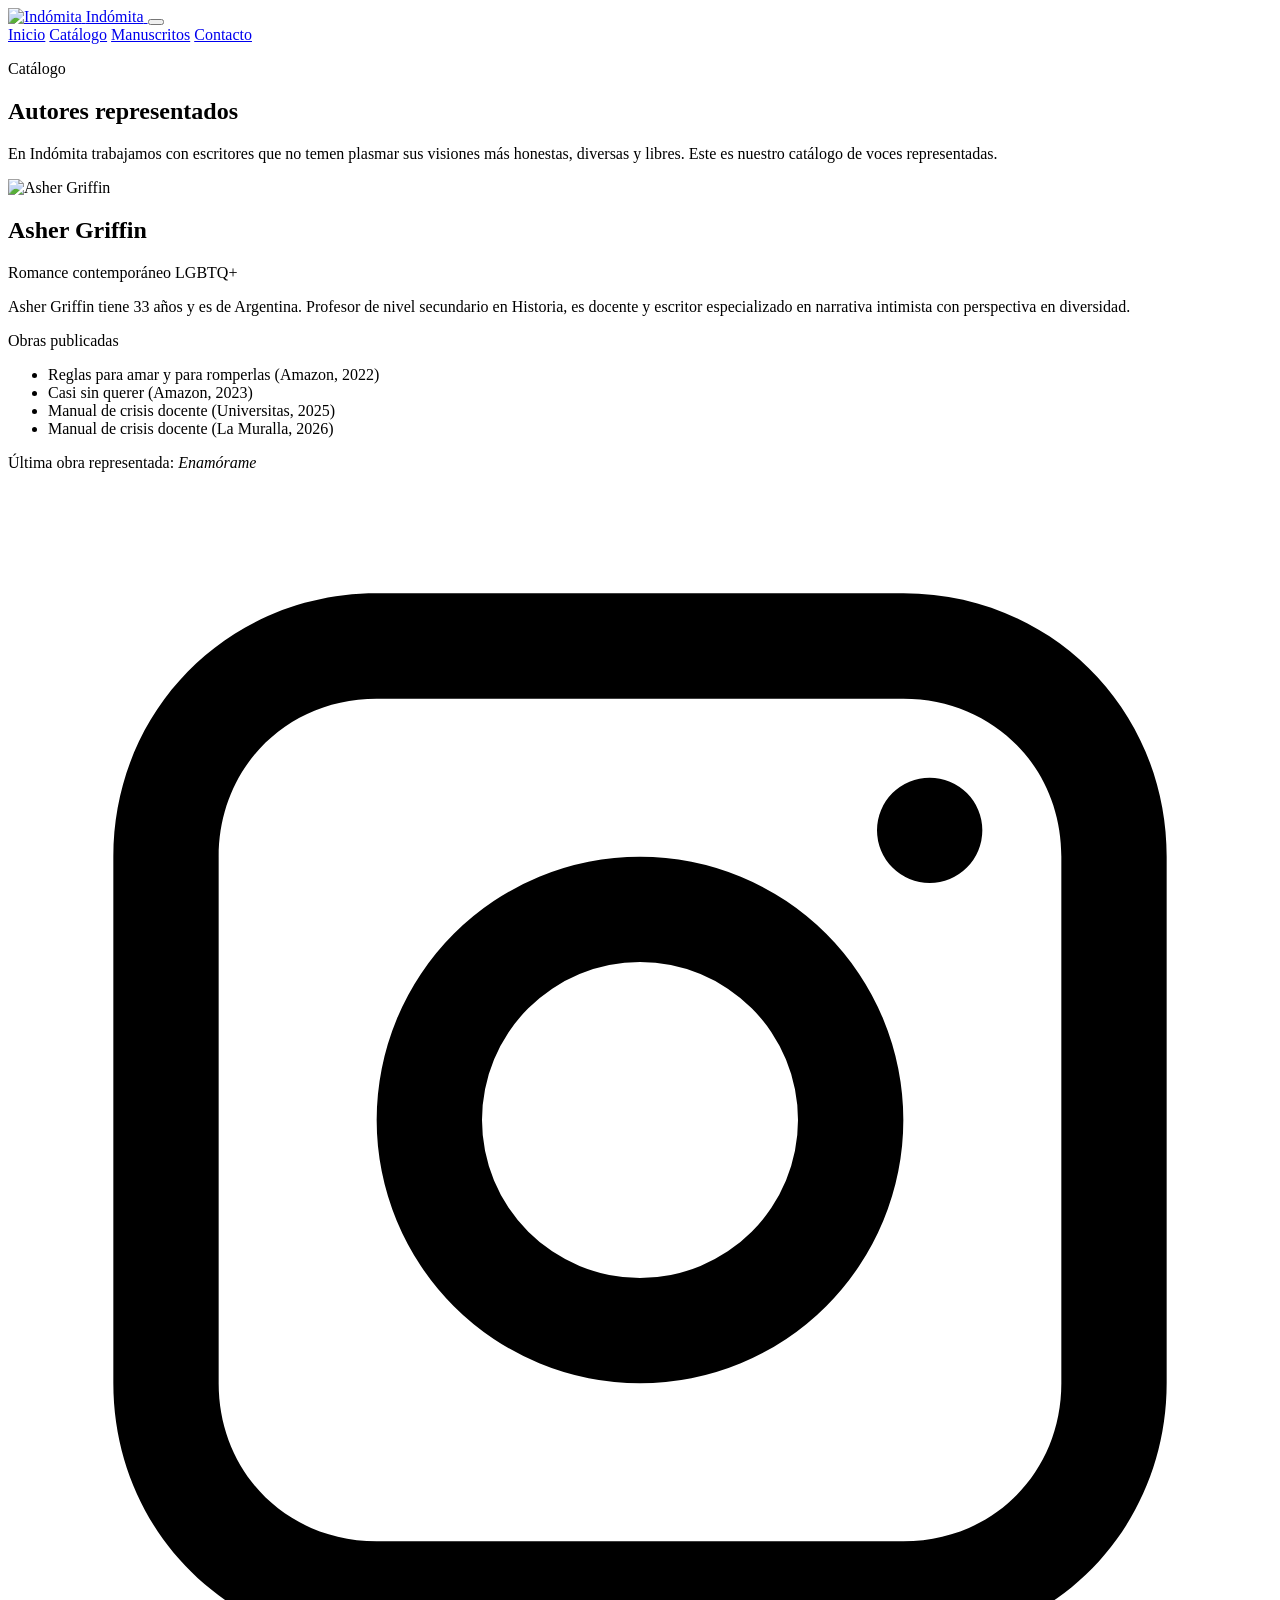
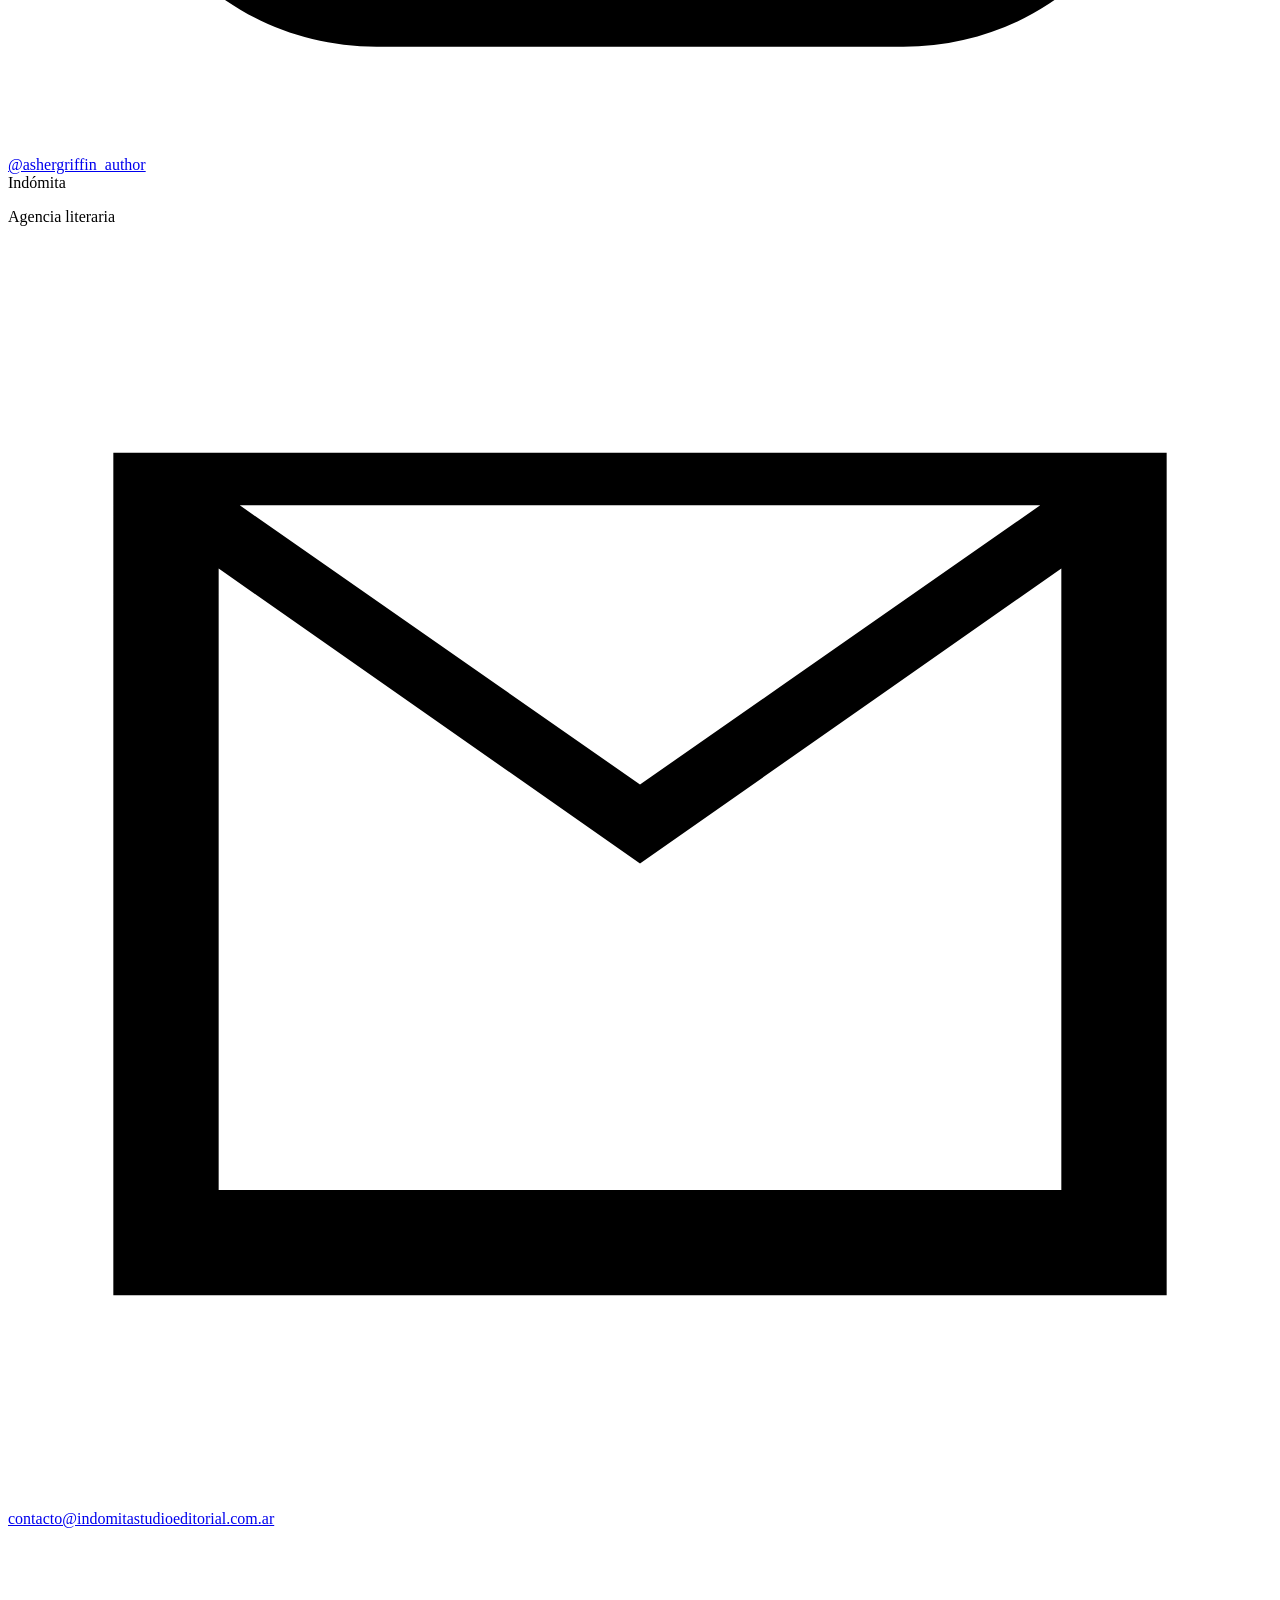
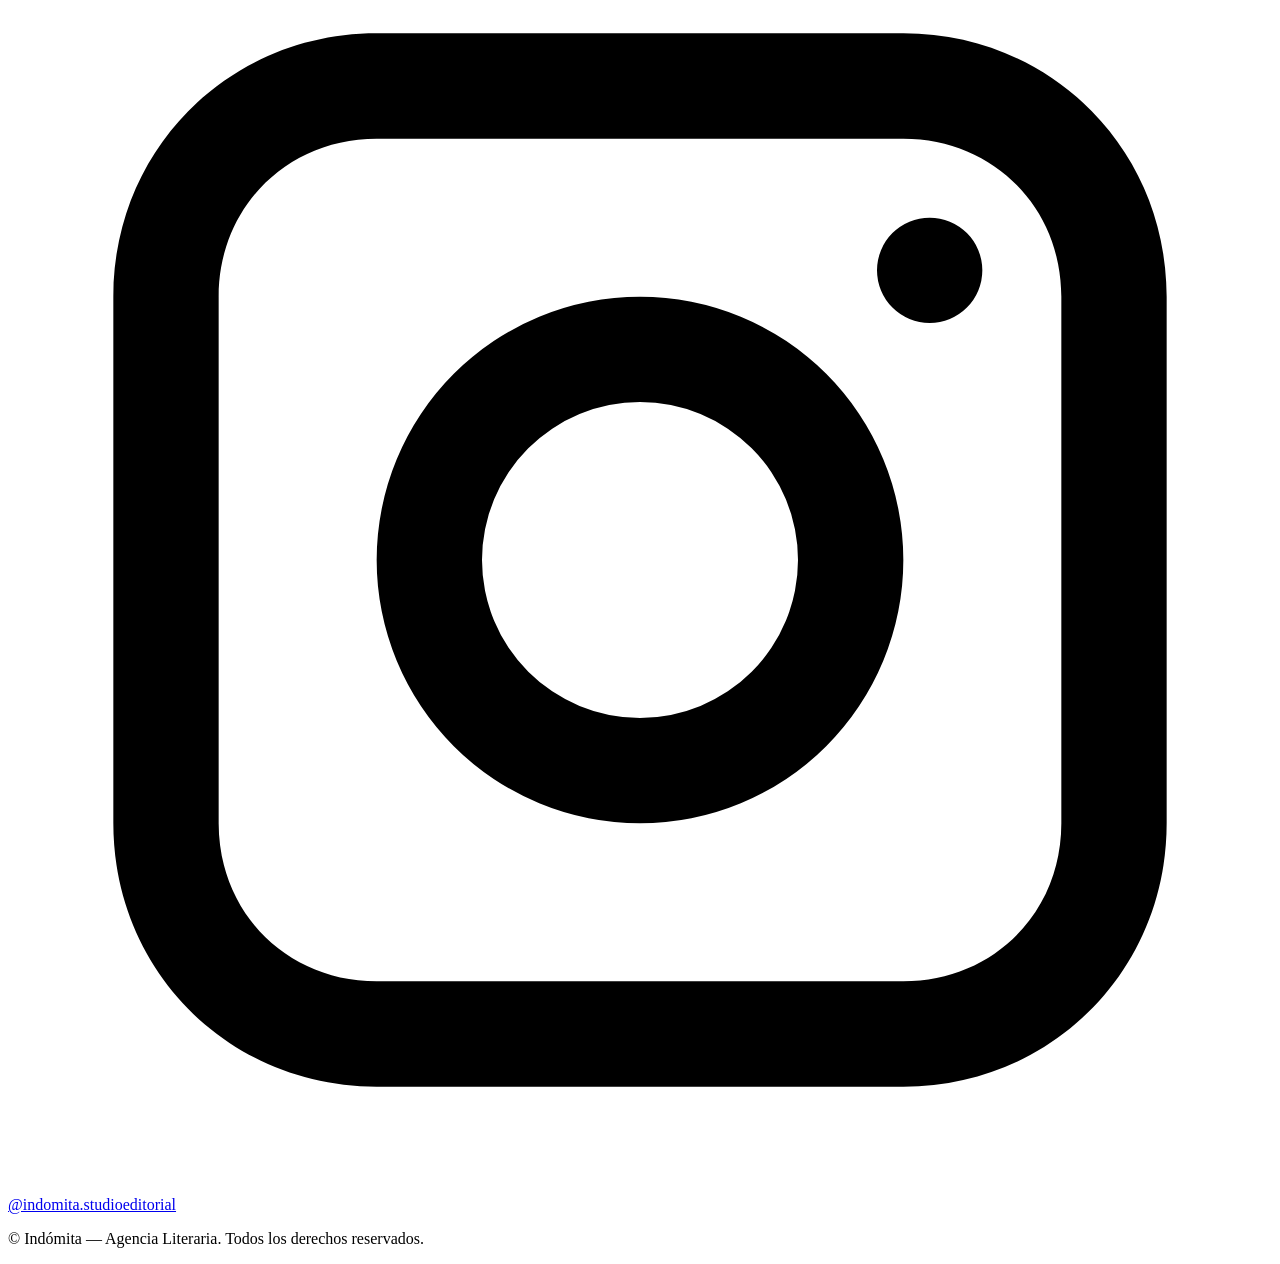
==== catalogo.html @ a50ef978 "Create catalogo.html" ====
<!DOCTYPE html>
<html lang="es">
<head>
  <meta charset="UTF-8">
  <meta name="viewport" content="width=device-width, initial-scale=1.0">
  <title>Catálogo de Autores — Indómita</title>
  <meta name="description" content="Conocé a los autores representados por Indómita, agencia literaria.">

  <link rel="preconnect" href="https://fonts.googleapis.com">
  <link rel="preconnect" href="https://fonts.gstatic.com" crossorigin>
  <link href="https://fonts.googleapis.com/css2?family=Cormorant+Garamond:ital,wght@0,400;0,500;0,600;1,400;1,500&family=Lora:ital,wght@0,400;0,500;1,400&display=swap" rel="stylesheet">

  <link rel="stylesheet" href="css/styles.css">
</head>
<body>

  <!-- ===================== HEADER ===================== -->
  <header class="site-header">
    <div class="container site-header__inner">
      <a href="index.html" class="brand">
        <img src="img/logo.png" alt="Indómita" class="brand__logo">
        <span class="brand__name">Indómita</span>
      </a>

      <button class="nav-toggle" id="navToggle" aria-label="Abrir menú" aria-expanded="false">
        <span></span><span></span><span></span>
      </button>

      <nav class="nav" id="siteNav">
        <a href="index.html" class="nav__link">Inicio</a>
        <a href="catalogo.html" class="nav__link is-active">Catálogo</a>
        <a href="manuscritos.html" class="nav__link">Manuscritos</a>
        <a href="contacto.html" class="nav__link">Contacto</a>
      </nav>
    </div>
  </header>

  <main>

    <!-- ===================== ENCABEZADO DE PÁGINA ===================== -->
    <section class="page-header">
      <div class="container">
        <p class="eyebrow">Catálogo</p>
        <h1 class="page-header__title">Autores representados</h1>
        <div class="ink-stroke" aria-hidden="true"></div>
        <p class="page-header__lede">
          En Indómita trabajamos con escritores que no temen plasmar sus
          visiones más honestas, diversas y libres. Este es nuestro catálogo
          de voces representadas.
        </p>
      </div>
    </section>

    <!-- ===================== GRILLA DE AUTORES ===================== -->
    <section class="section section--catalogo">
      <div class="container">
        <div class="autores-grid">

          <!-- Autor 1: Asher Griffin -->
          <article class="autor-card">
            <div class="autor-card__foto">
              <img src="img/autor-destacado.jpg" alt="Asher Griffin">
            </div>
            <div class="autor-card__body">
              <h2 class="autor-card__nombre">Asher Griffin</h2>
              <p class="autor-card__genero">Romance contemporáneo LGBTQ+</p>
              <p class="autor-card__bio">
                Asher Griffin tiene 33 años y es de Argentina. Profesor de
                nivel secundario en Historia, es docente y escritor
                especializado en narrativa intimista con perspectiva en
                diversidad.
              </p>

              <div class="autor-card__obras">
                <p class="autor-card__obras-titulo">Obras publicadas</p>
                <ul>
                  <li>Reglas para amar y para romperlas (Amazon, 2022)</li>
                  <li>Casi sin querer (Amazon, 2023)</li>
                  <li>Manual de crisis docente (Universitas, 2025)</li>
                  <li>Manual de crisis docente (La Muralla, 2026)</li>
                </ul>
              </div>

              <p class="autor-card__obra-actual">
                Última obra representada: <em>Enamórame</em>
              </p>

              <a href="https://www.instagram.com/ashergriffin_author" target="_blank" rel="noopener" class="autor-card__social">
                <svg viewBox="0 0 24 24" class="footer-icon" aria-hidden="true"><path d="M7 2C4.2 2 2 4.2 2 7v10c0 2.8 2.2 5 5 5h10c2.8 0 5-2.2 5-5V7c0-2.8-2.2-5-5-5H7zm0 2h10c1.7 0 3 1.3 3 3v10c0 1.7-1.3 3-3 3H7c-1.7 0-3-1.3-3-3V7c0-1.7 1.3-3 3-3zm10.5 1.5a1 1 0 100 2 1 1 0 000-2zM12 7a5 5 0 100 10 5 5 0 000-10zm0 2a3 3 0 110 6 3 3 0 010-6z"/></svg>
                @ashergriffin_author
              </a>
            </div>
          </article>

          <!-- Próximos autores se agregan acá como nuevos <article class="autor-card"> -->

        </div>
      </div>
    </section>

  </main>

  <!-- ===================== FOOTER ===================== -->
  <footer class="site-footer">
    <div class="container site-footer__inner">
      <div class="site-footer__brand">
        <span class="brand__name brand__name--footer">Indómita</span>
        <p>Agencia literaria</p>
      </div>

      <div class="site-footer__links">
        <a href="mailto:contacto@indomitastudioeditorial.com.ar" class="footer-link">
          <svg viewBox="0 0 24 24" class="footer-icon" aria-hidden="true"><path d="M2 4h20v16H2V4zm2 2.2V18h16V6.2l-8 5.6-8-5.6zM4.4 5l7.6 5.3L19.6 5H4.4z"/></svg>
          contacto@indomitastudioeditorial.com.ar
        </a>
        <a href="https://www.instagram.com/indomita.studioeditorial/" target="_blank" rel="noopener" class="footer-link">
          <svg viewBox="0 0 24 24" class="footer-icon" aria-hidden="true"><path d="M7 2C4.2 2 2 4.2 2 7v10c0 2.8 2.2 5 5 5h10c2.8 0 5-2.2 5-5V7c0-2.8-2.2-5-5-5H7zm0 2h10c1.7 0 3 1.3 3 3v10c0 1.7-1.3 3-3 3H7c-1.7 0-3-1.3-3-3V7c0-1.7 1.3-3 3-3zm10.5 1.5a1 1 0 100 2 1 1 0 000-2zM12 7a5 5 0 100 10 5 5 0 000-10zm0 2a3 3 0 110 6 3 3 0 010-6z"/></svg>
          @indomita.studioeditorial
        </a>
      </div>
    </div>
    <div class="site-footer__bottom">
      <p>&copy; <span id="anioActual"></span> Indómita — Agencia Literaria. Todos los derechos reservados.</p>
    </div>
  </footer>

  <script src="js/main.js"></script>
</body>
</html>
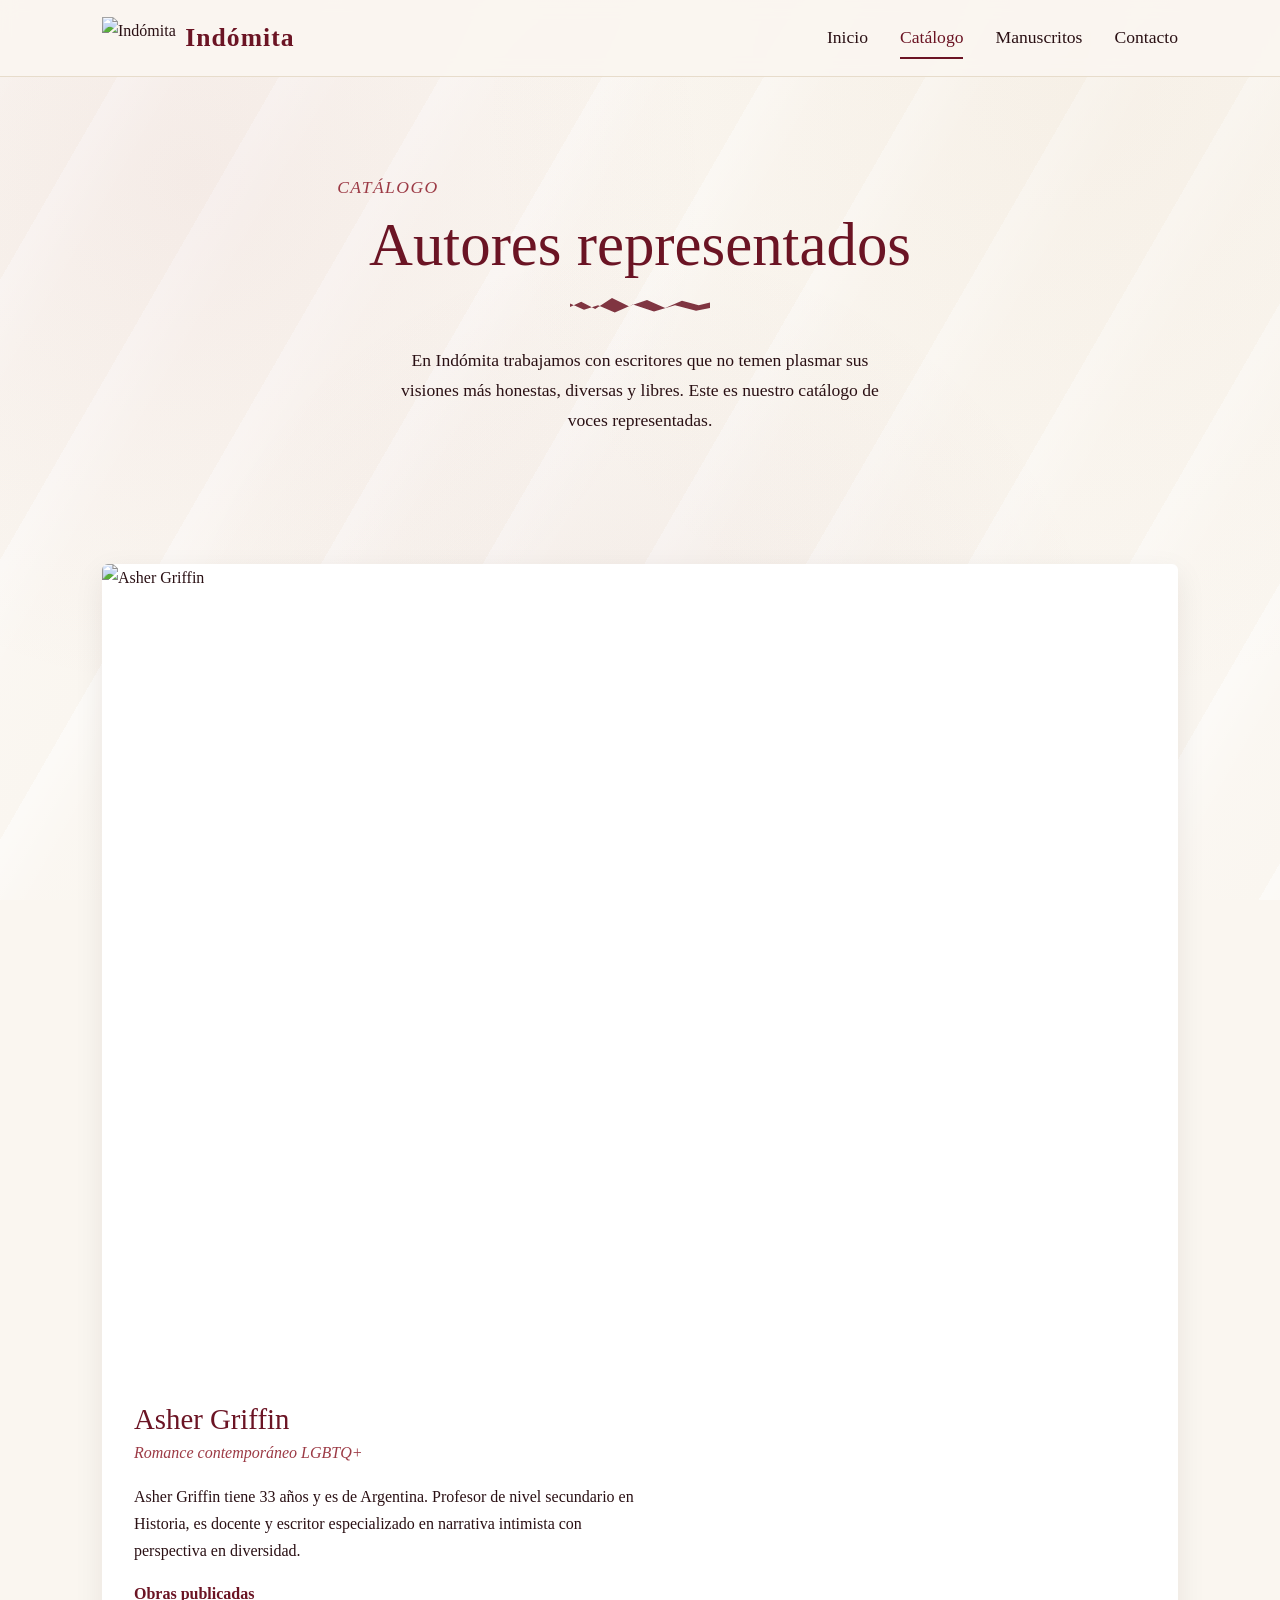
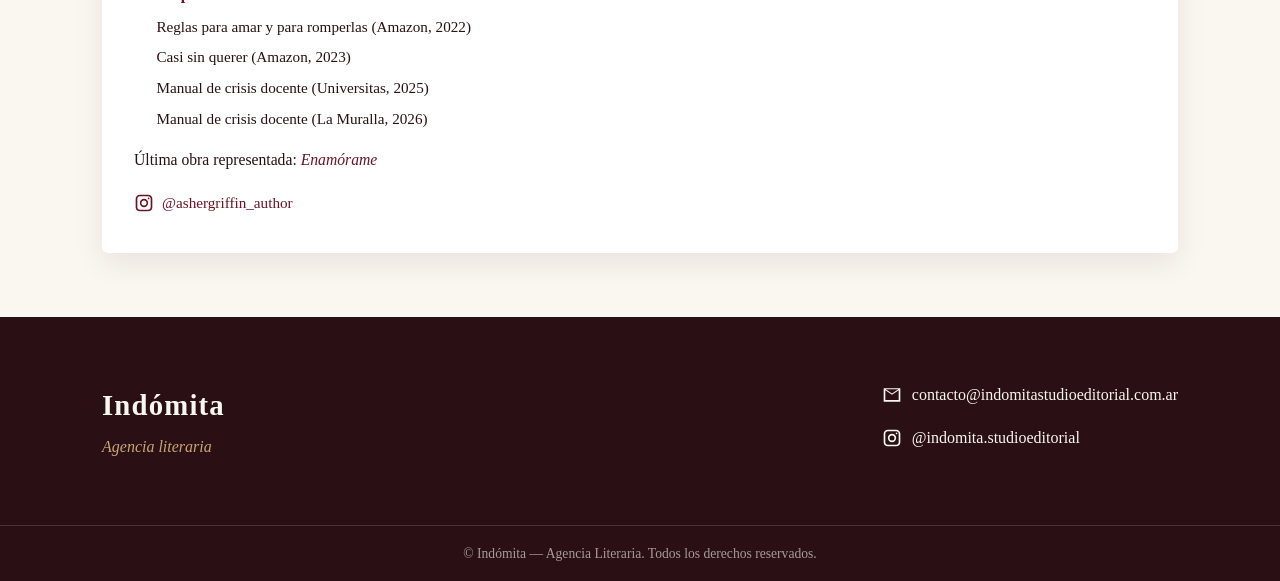
==== commit 8e1e903e: "Update catalogo.html" ====
--- a/catalogo.html
+++ b/catalogo.html
@@ -10,7 +10,7 @@
   <link rel="preconnect" href="https://fonts.gstatic.com" crossorigin>
   <link href="https://fonts.googleapis.com/css2?family=Cormorant+Garamond:ital,wght@0,400;0,500;0,600;1,400;1,500&family=Lora:ital,wght@0,400;0,500;1,400&display=swap" rel="stylesheet">
 
-  <link rel="stylesheet" href="css/styles.css">
+  <link rel="stylesheet" href="style.css">
 </head>
 <body>
 
@@ -18,7 +18,7 @@
   <header class="site-header">
     <div class="container site-header__inner">
       <a href="index.html" class="brand">
-        <img src="img/logo.png" alt="Indómita" class="brand__logo">
+        <img src="logo.png" alt="Indómita" class="brand__logo">
         <span class="brand__name">Indómita</span>
       </a>
 
--- a/style.css
+++ b/style.css
@@ -0,0 +1,747 @@
+/* =========================================================
+   INDÓMITA — ESTILOS GLOBALES
+   Paleta: burdeos / crema / blanco
+   Tipografía display: Cormorant Garamond
+   Tipografía cuerpo: Lora
+   ========================================================= */
+
+:root {
+  /* Colores */
+  --color-crema: #FAF6F0;
+  --color-blanco: #FFFFFF;
+  --color-burdeos: #6B1424;
+  --color-burdeos-medio: #9C3A45;
+  --color-tinta: #2A1014;
+  --color-dorado: #C9A574;
+  --color-borde: #E7DCCB;
+
+  /* Tipografía */
+  --font-display: 'Cormorant Garamond', serif;
+  --font-body: 'Lora', serif;
+
+  /* Layout */
+  --max-width: 1140px;
+  --space-xs: 0.5rem;
+  --space-sm: 1rem;
+  --space-md: 2rem;
+  --space-lg: 4rem;
+  --space-xl: 6rem;
+
+  --radius: 6px;
+  --shadow-soft: 0 10px 30px rgba(42, 16, 20, 0.08);
+}
+
+/* ---------- Reset básico ---------- */
+* {
+  margin: 0;
+  padding: 0;
+  box-sizing: border-box;
+}
+
+html {
+  scroll-behavior: smooth;
+}
+
+body {
+  font-family: var(--font-body);
+  color: var(--color-tinta);
+  background-color: var(--color-crema);
+  line-height: 1.7;
+  -webkit-font-smoothing: antialiased;
+}
+
+img {
+  max-width: 100%;
+  display: block;
+}
+
+a {
+  color: inherit;
+  text-decoration: none;
+}
+
+ul {
+  list-style: none;
+}
+
+.container {
+  max-width: var(--max-width);
+  margin: 0 auto;
+  padding: 0 var(--space-md);
+}
+
+/* ---------- Textura de fondo tipo tela/seda ---------- */
+body {
+  background-image:
+    radial-gradient(circle at 15% 20%, rgba(155, 58, 69, 0.06), transparent 40%),
+    radial-gradient(circle at 85% 10%, rgba(201, 165, 116, 0.08), transparent 45%),
+    radial-gradient(circle at 50% 80%, rgba(107, 20, 36, 0.05), transparent 50%),
+    repeating-linear-gradient(
+      120deg,
+      rgba(255, 255, 255, 0.5) 0px,
+      rgba(255, 255, 255, 0.1) 60px,
+      rgba(250, 246, 240, 0.4) 140px
+    );
+  background-attachment: fixed;
+}
+
+/* ---------- Tipografía general ---------- */
+.eyebrow {
+  font-family: var(--font-display);
+  font-style: italic;
+  font-size: 1.1rem;
+  letter-spacing: 0.08em;
+  text-transform: uppercase;
+  color: var(--color-burdeos-medio);
+  margin-bottom: var(--space-xs);
+}
+
+h1, h2, h3, h4 {
+  font-family: var(--font-display);
+  color: var(--color-burdeos);
+  font-weight: 500;
+  line-height: 1.15;
+}
+
+.section__title {
+  font-size: clamp(1.8rem, 3vw, 2.6rem);
+  margin-bottom: var(--space-md);
+  max-width: 40ch;
+}
+
+p {
+  max-width: 65ch;
+}
+
+/* ---------- Elemento de firma: trazo de tinta ---------- */
+.ink-stroke {
+  width: 140px;
+  height: 18px;
+  margin: var(--space-sm) auto var(--space-md);
+  background: var(--color-burdeos);
+  clip-path: polygon(
+    0% 60%, 8% 30%, 18% 70%, 30% 10%, 42% 55%,
+    55% 20%, 68% 65%, 80% 25%, 92% 50%, 100% 35%,
+    100% 65%, 90% 80%, 75% 50%, 60% 85%, 45% 45%,
+    32% 90%, 20% 50%, 10% 75%, 0% 40%
+  );
+  opacity: 0.85;
+}
+
+.section--somos .ink-stroke,
+.section--destacado .ink-stroke {
+  margin: var(--space-sm) 0 var(--space-md);
+}
+
+/* ---------- Botones ---------- */
+.btn {
+  display: inline-block;
+  font-family: var(--font-display);
+  font-size: 1.05rem;
+  letter-spacing: 0.03em;
+  padding: 0.8rem 2rem;
+  border-radius: var(--radius);
+  transition: transform 0.2s ease, box-shadow 0.2s ease, background-color 0.2s ease;
+}
+
+.btn--primary {
+  background-color: var(--color-burdeos);
+  color: var(--color-crema);
+  box-shadow: var(--shadow-soft);
+}
+
+.btn--primary:hover {
+  background-color: var(--color-burdeos-medio);
+  transform: translateY(-2px);
+}
+
+.btn--outline {
+  background-color: transparent;
+  color: var(--color-burdeos);
+  border: 1.5px solid var(--color-burdeos);
+}
+
+.btn--outline:hover {
+  background-color: var(--color-burdeos);
+  color: var(--color-crema);
+}
+
+/* =========================================================
+   HEADER
+   ========================================================= */
+.site-header {
+  position: sticky;
+  top: 0;
+  z-index: 100;
+  background-color: rgba(250, 246, 240, 0.92);
+  backdrop-filter: blur(8px);
+  border-bottom: 1px solid var(--color-borde);
+}
+
+.site-header__inner {
+  display: flex;
+  align-items: center;
+  justify-content: space-between;
+  padding-top: var(--space-sm);
+  padding-bottom: var(--space-sm);
+}
+
+.brand {
+  display: flex;
+  align-items: center;
+  gap: 0.6rem;
+}
+
+.brand__logo {
+  height: 42px;
+  width: auto;
+}
+
+.brand__name {
+  font-family: var(--font-display);
+  font-size: 1.6rem;
+  font-weight: 600;
+  color: var(--color-burdeos);
+  letter-spacing: 0.04em;
+}
+
+.nav {
+  display: flex;
+  gap: var(--space-md);
+}
+
+.nav__link {
+  font-family: var(--font-display);
+  font-size: 1.1rem;
+  color: var(--color-tinta);
+  position: relative;
+  padding: 0.25rem 0;
+}
+
+.nav__link::after {
+  content: '';
+  position: absolute;
+  left: 0;
+  bottom: -2px;
+  width: 0;
+  height: 2px;
+  background-color: var(--color-burdeos);
+  transition: width 0.25s ease;
+}
+
+.nav__link:hover::after,
+.nav__link.is-active::after {
+  width: 100%;
+}
+
+.nav__link.is-active {
+  color: var(--color-burdeos);
+}
+
+.nav-toggle {
+  display: none;
+  flex-direction: column;
+  justify-content: center;
+  gap: 5px;
+  width: 32px;
+  height: 32px;
+  background: none;
+  border: none;
+  cursor: pointer;
+}
+
+.nav-toggle span {
+  display: block;
+  height: 2px;
+  background-color: var(--color-burdeos);
+  border-radius: 2px;
+}
+
+/* =========================================================
+   HERO
+   ========================================================= */
+.hero {
+  padding: var(--space-xl) 0 var(--space-lg);
+  text-align: center;
+}
+
+.hero__title {
+  font-size: clamp(3rem, 8vw, 5.5rem);
+  letter-spacing: 0.03em;
+}
+
+.hero__tagline {
+  font-family: var(--font-display);
+  font-style: italic;
+  font-size: 1.4rem;
+  color: var(--color-burdeos-medio);
+  margin-top: var(--space-xs);
+}
+
+.hero__lede {
+  font-size: 1.15rem;
+  max-width: 48ch;
+  margin: 0 auto;
+  color: var(--color-tinta);
+}
+
+.hero__inner .ink-stroke {
+  margin: var(--space-md) auto;
+}
+
+/* =========================================================
+   SECCIONES GENERALES
+   ========================================================= */
+.section {
+  padding: var(--space-lg) 0;
+}
+
+.section--somos {
+  background-color: var(--color-blanco);
+  border-top: 1px solid var(--color-borde);
+  border-bottom: 1px solid var(--color-borde);
+}
+
+.somos__grid {
+  display: grid;
+  grid-template-columns: 1fr;
+  gap: var(--space-md);
+}
+
+.somos__text p {
+  margin-bottom: var(--space-sm);
+  font-size: 1.08rem;
+}
+
+/* ---------- Autor destacado ---------- */
+.autor-destacado {
+  display: grid;
+  grid-template-columns: 320px 1fr;
+  gap: var(--space-lg);
+  align-items: center;
+  background-color: var(--color-blanco);
+  border-radius: var(--radius);
+  box-shadow: var(--shadow-soft);
+  padding: var(--space-md);
+}
+
+.autor-destacado__foto img {
+  border-radius: var(--radius);
+  aspect-ratio: 1 / 1;
+  object-fit: cover;
+  border: 6px solid var(--color-crema);
+  box-shadow: var(--shadow-soft);
+}
+
+.autor-destacado__nombre {
+  font-size: 2.2rem;
+  margin-bottom: 0.2rem;
+}
+
+.autor-destacado__libro {
+  font-family: var(--font-display);
+  font-style: italic;
+  color: var(--color-burdeos-medio);
+  font-size: 1.15rem;
+  margin-bottom: var(--space-sm);
+}
+
+.autor-destacado__bio {
+  font-size: 1.02rem;
+  margin-bottom: var(--space-sm);
+}
+
+.autor-destacado__bio em {
+  font-style: italic;
+  color: var(--color-burdeos);
+}
+
+/* =========================================================
+   FOOTER
+   ========================================================= */
+.site-footer {
+  background-color: var(--color-tinta);
+  color: var(--color-crema);
+  padding-top: var(--space-lg);
+}
+
+.site-footer__inner {
+  display: flex;
+  flex-wrap: wrap;
+  justify-content: space-between;
+  align-items: flex-start;
+  gap: var(--space-md);
+  padding-bottom: var(--space-lg);
+}
+
+.site-footer__brand .brand__name--footer {
+  font-size: 1.8rem;
+  color: var(--color-crema);
+}
+
+.site-footer__brand p {
+  font-family: var(--font-display);
+  font-style: italic;
+  color: var(--color-dorado);
+  margin-top: 0.2rem;
+}
+
+.site-footer__links {
+  display: flex;
+  flex-direction: column;
+  gap: var(--space-sm);
+}
+
+.footer-link {
+  display: flex;
+  align-items: center;
+  gap: 0.6rem;
+  font-size: 1rem;
+  transition: color 0.2s ease;
+}
+
+.footer-link:hover {
+  color: var(--color-dorado);
+}
+
+.footer-icon {
+  width: 20px;
+  height: 20px;
+  fill: currentColor;
+  flex-shrink: 0;
+}
+
+.site-footer__bottom {
+  border-top: 1px solid rgba(250, 246, 240, 0.15);
+  padding: var(--space-sm) 0;
+  text-align: center;
+}
+
+.site-footer__bottom p {
+  font-size: 0.85rem;
+  color: rgba(250, 246, 240, 0.6);
+  max-width: none;
+}
+
+/* =========================================================
+   PÁGINA: ENCABEZADO GENÉRICO (Catálogo, Manuscritos, Contacto)
+   ========================================================= */
+.page-header {
+  padding: var(--space-xl) 0 var(--space-lg);
+  text-align: center;
+}
+
+.page-header__title {
+  font-size: clamp(2.4rem, 6vw, 3.8rem);
+}
+
+.page-header .ink-stroke {
+  margin: var(--space-sm) auto var(--space-md);
+}
+
+.page-header__lede {
+  font-size: 1.1rem;
+  max-width: 55ch;
+  margin: 0 auto;
+}
+
+/* =========================================================
+   CATÁLOGO DE AUTORES
+   ========================================================= */
+.autores-grid {
+  display: grid;
+  grid-template-columns: repeat(auto-fit, minmax(320px, 1fr));
+  gap: var(--space-lg);
+}
+
+.autor-card {
+  background-color: var(--color-blanco);
+  border-radius: var(--radius);
+  box-shadow: var(--shadow-soft);
+  overflow: hidden;
+}
+
+.autor-card__foto img {
+  width: 100%;
+  aspect-ratio: 4 / 3;
+  object-fit: cover;
+}
+
+.autor-card__body {
+  padding: var(--space-md);
+}
+
+.autor-card__nombre {
+  font-size: 1.8rem;
+  margin-bottom: 0.2rem;
+}
+
+.autor-card__genero {
+  font-family: var(--font-display);
+  font-style: italic;
+  color: var(--color-burdeos-medio);
+  margin-bottom: var(--space-sm);
+}
+
+.autor-card__bio {
+  font-size: 1rem;
+  margin-bottom: var(--space-sm);
+}
+
+.autor-card__obras-titulo {
+  font-family: var(--font-display);
+  font-weight: 600;
+  color: var(--color-burdeos);
+  margin-bottom: 0.4rem;
+}
+
+.autor-card__obras ul {
+  margin-bottom: var(--space-sm);
+  padding-left: 1.1rem;
+}
+
+.autor-card__obras li {
+  font-size: 0.95rem;
+  margin-bottom: 0.3rem;
+  position: relative;
+  padding-left: 0.3rem;
+}
+
+.autor-card__obras li::marker {
+  color: var(--color-dorado);
+}
+
+.autor-card__obra-actual {
+  font-size: 0.98rem;
+  margin-bottom: var(--space-sm);
+}
+
+.autor-card__obra-actual em {
+  color: var(--color-burdeos);
+  font-style: italic;
+}
+
+.autor-card__social {
+  display: inline-flex;
+  align-items: center;
+  gap: 0.5rem;
+  font-size: 0.95rem;
+  color: var(--color-burdeos);
+  font-weight: 500;
+}
+
+.autor-card__social .footer-icon {
+  fill: var(--color-burdeos);
+}
+
+.autor-card__social:hover {
+  color: var(--color-burdeos-medio);
+}
+
+/* =========================================================
+   FORMULARIOS (Manuscritos, Contacto)
+   ========================================================= */
+.container--form {
+  max-width: 720px;
+}
+
+.form-card {
+  background-color: var(--color-blanco);
+  border-radius: var(--radius);
+  box-shadow: var(--shadow-soft);
+  padding: var(--space-lg);
+  display: flex;
+  flex-direction: column;
+  gap: var(--space-md);
+}
+
+.form-group {
+  display: flex;
+  flex-direction: column;
+  gap: 0.4rem;
+}
+
+.form-row {
+  display: grid;
+  grid-template-columns: 1fr 1fr;
+  gap: var(--space-md);
+}
+
+label {
+  font-family: var(--font-display);
+  font-weight: 600;
+  color: var(--color-burdeos);
+  font-size: 1.02rem;
+}
+
+input[type="text"],
+input[type="email"],
+input[type="number"],
+textarea {
+  font-family: var(--font-body);
+  font-size: 1rem;
+  padding: 0.7rem 0.9rem;
+  border: 1.5px solid var(--color-borde);
+  border-radius: var(--radius);
+  background-color: var(--color-crema);
+  color: var(--color-tinta);
+  transition: border-color 0.2s ease;
+}
+
+input:focus,
+textarea:focus {
+  outline: none;
+  border-color: var(--color-burdeos-medio);
+}
+
+textarea {
+  resize: vertical;
+}
+
+.form-fieldset {
+  border: none;
+  padding: 0;
+}
+
+.form-fieldset legend {
+  font-family: var(--font-display);
+  font-weight: 600;
+  color: var(--color-burdeos);
+  font-size: 1.02rem;
+  margin-bottom: 0.5rem;
+  padding: 0;
+}
+
+.radio-group {
+  display: flex;
+  gap: var(--space-md);
+}
+
+.radio-label {
+  display: flex;
+  align-items: center;
+  gap: 0.4rem;
+  font-family: var(--font-body);
+  font-weight: 400;
+  color: var(--color-tinta);
+  cursor: pointer;
+}
+
+.radio-label input {
+  accent-color: var(--color-burdeos);
+  width: 16px;
+  height: 16px;
+}
+
+.file-upload {
+  border: 1.5px dashed var(--color-borde);
+  border-radius: var(--radius);
+  padding: var(--space-sm);
+  background-color: var(--color-crema);
+}
+
+.file-upload input[type="file"] {
+  font-family: var(--font-body);
+  font-size: 0.95rem;
+  width: 100%;
+}
+
+.file-upload__hint {
+  font-size: 0.85rem;
+  color: var(--color-burdeos-medio);
+  margin-top: 0.4rem;
+}
+
+.file-upload__filename {
+  font-size: 0.9rem;
+  color: var(--color-tinta);
+  margin-top: 0.3rem;
+  font-weight: 500;
+}
+
+.btn--full {
+  width: 100%;
+  border: none;
+  cursor: pointer;
+  font-size: 1.1rem;
+}
+
+.btn--full:disabled {
+  opacity: 0.6;
+  cursor: not-allowed;
+}
+
+.form-mensaje {
+  text-align: center;
+  font-size: 0.95rem;
+  min-height: 1.2em;
+}
+
+.form-mensaje--exito {
+  color: #2E6B3E;
+  font-weight: 600;
+}
+
+.form-mensaje--error {
+  color: var(--color-burdeos);
+  font-weight: 600;
+}
+
+.form-mensaje--info {
+  color: var(--color-burdeos-medio);
+  font-style: italic;
+}
+
+/* =========================================================
+   RESPONSIVE
+   ========================================================= */
+@media (max-width: 768px) {
+  .nav {
+    display: none;
+    position: absolute;
+    top: 100%;
+    left: 0;
+    right: 0;
+    background-color: var(--color-crema);
+    flex-direction: column;
+    align-items: center;
+    gap: var(--space-sm);
+    padding: var(--space-md) 0;
+    border-bottom: 1px solid var(--color-borde);
+    box-shadow: var(--shadow-soft);
+  }
+
+  .nav.is-open {
+    display: flex;
+  }
+
+  .nav-toggle {
+    display: flex;
+  }
+
+  .autor-destacado {
+    grid-template-columns: 1fr;
+    text-align: center;
+  }
+
+  .autor-destacado__foto img {
+    max-width: 240px;
+    margin: 0 auto;
+  }
+
+  .site-footer__inner {
+    flex-direction: column;
+    text-align: center;
+  }
+
+  .site-footer__links {
+    align-items: center;
+  }
+}
+.form-row {
+    grid-template-columns: 1fr;
+  }
+
+  .form-card {
+    padding: var(--space-md);
+  }
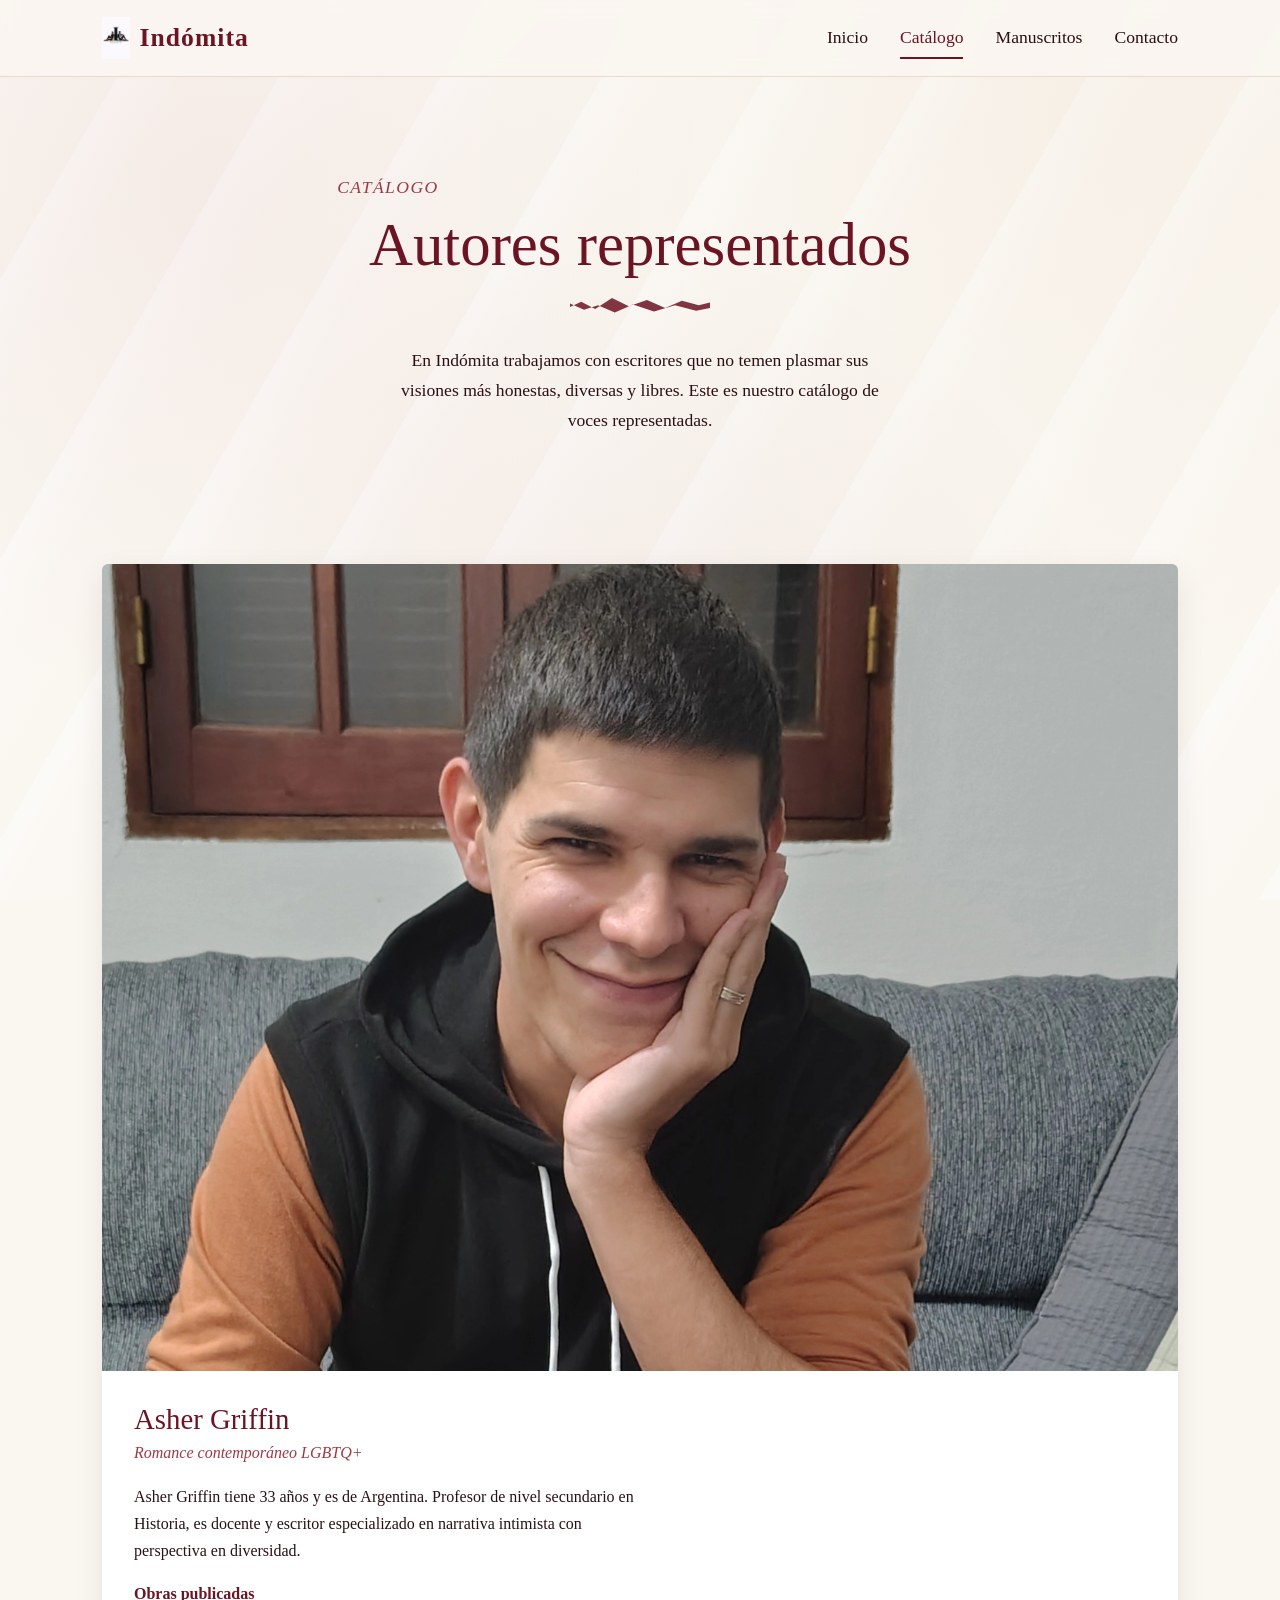
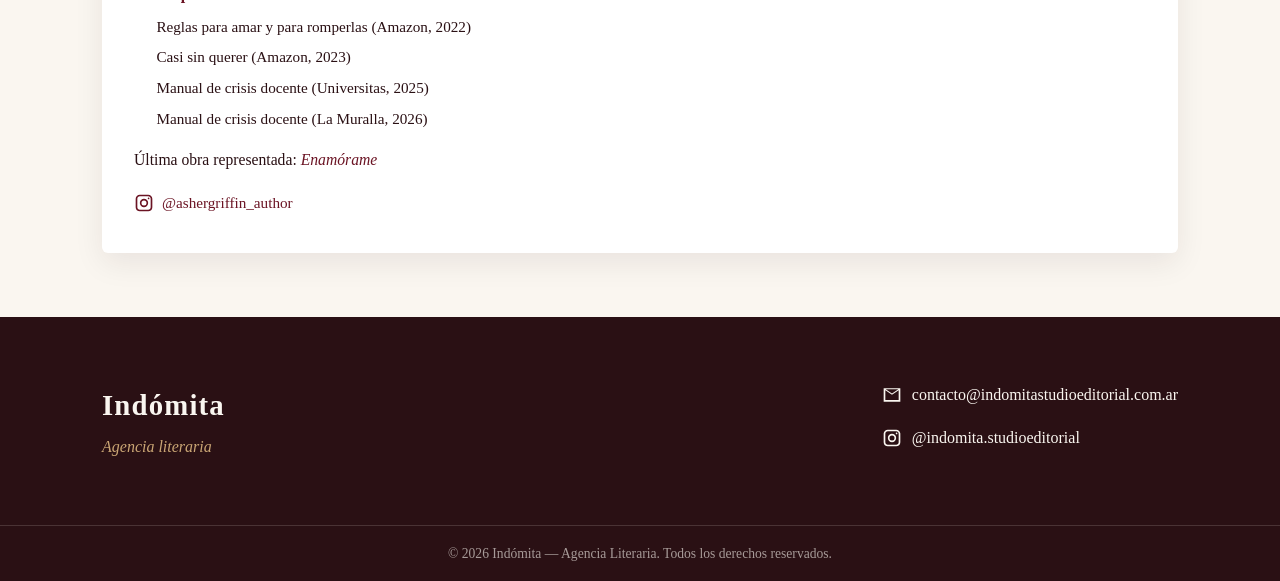
==== commit 2ab5a1e4: "Update catalogo.html" ====
--- a/catalogo.html
+++ b/catalogo.html
@@ -59,7 +59,7 @@
           <!-- Autor 1: Asher Griffin -->
           <article class="autor-card">
             <div class="autor-card__foto">
-              <img src="img/autor-destacado.jpg" alt="Asher Griffin">
+              <img src="autor-destacado.jpg" alt="Asher Griffin">
             </div>
             <div class="autor-card__body">
               <h2 class="autor-card__nombre">Asher Griffin</h2>
@@ -124,6 +124,6 @@
     </div>
   </footer>
 
-  <script src="js/main.js"></script>
+  <script src="main.js"></script>
 </body>
 </html>
